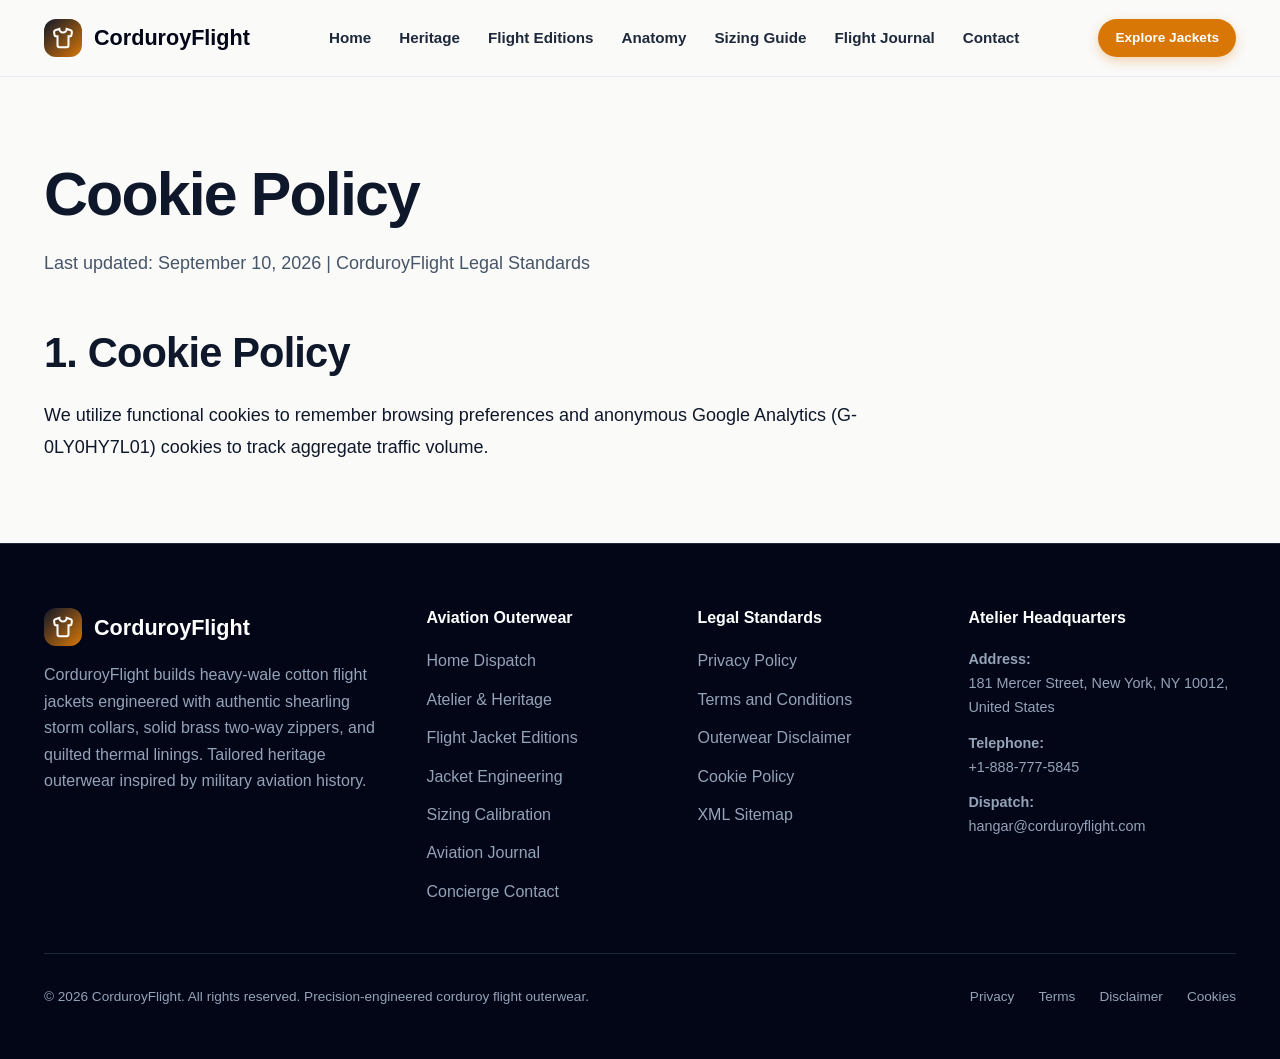
==== cookie-policy.html @ 1117a2c0 "Add files via upload" ====
<!DOCTYPE html>
<html lang="en">
<head>
  <meta charset="UTF-8">
  <meta name="viewport" content="width=device-width, initial-scale=1.0">
  <title>Cookie Policy | CorduroyFlight</title>
  <link rel="stylesheet" href="assets/css/style.css">
  <link rel="icon" href="favicon.ico">
  <!-- Google tag (gtag.js) -->
<script async src="https://www.googletagmanager.com/gtag/js?id=G-0LY0HY7L01"></script>
<script>
  window.dataLayer = window.dataLayer || [];
  function gtag(){dataLayer.push(arguments);}
  gtag('js', new Date());
  gtag('config', 'G-0LY0HY7L01');
</script>
</head>
<body>
<header class="site-header">
  <div class="reading-progress-bar"></div>
  <div class="container header-inner">
    <a href="index.php" class="site-logo">
      <div class="logo-symbol">
        <svg width="22" height="22" viewBox="0 0 24 24" fill="none" stroke="currentColor" stroke-width="2.2"><path d="M20.38 3.46 16 2a4 4 0 0 1-8 0L3.62 3.46a2 2 0 0 0-1.34 2.23l.58 3.47a1 1 0 0 0 .99.84H6v10c0 1.1.9 2 2 2h8a2 2 0 0 0 2-2V10h2.15a1 1 0 0 0 .99-.84l.58-3.47a2 2 0 0 0-1.34-2.23z"/></svg>
      </div>
      <span>CorduroyFlight</span>
    </a>
    <nav class="site-nav">
      <a href="index.php" class="nav-link ">Home</a>
      <a href="about.html" class="nav-link ">Heritage</a>
      <a href="index.php#editions" class="nav-link">Flight Editions</a>
      <a href="index.php#anatomy" class="nav-link">Anatomy</a>
      <a href="index.php#sizing" class="nav-link">Sizing Guide</a>
      <a href="blog.html" class="nav-link ">Flight Journal</a>
      <a href="contact.html" class="nav-link ">Contact</a>
    </nav>
    <div class="header-actions">
      <a href="index.php#editions" class="btn btn-primary btn-sm">Explore Jackets</a>
      <button class="mobile-toggle" aria-label="Toggle Menu">
        <svg width="24" height="24" viewBox="0 0 24 24" fill="none" stroke="currentColor" stroke-width="2"><line x1="3" y1="12" x2="21" y2="12"/><line x1="3" y1="6" x2="21" y2="6"/><line x1="3" y1="18" x2="21" y2="18"/></svg>
      </button>
    </div>
  </div>
</header>
<div class="drawer-backdrop"></div>
<div class="mobile-drawer">
  <div>
    <div style="display:flex;justify-content:space-between;align-items:center;margin-bottom:1.5rem;">
      <span style="font-weight:800;font-size:1.2rem;">CorduroyFlight</span>
      <button class="mobile-drawer-close" style="background:none;border:none;cursor:pointer;" aria-label="Close">
        <svg width="24" height="24" viewBox="0 0 24 24" fill="none" stroke="currentColor" stroke-width="2"><line x1="18" y1="6" x2="6" y2="18"/><line x1="6" y1="6" x2="18" y2="18"/></svg>
      </button>
    </div>
    <div style="display:flex;flex-direction:column;gap:1rem;">
      <a href="index.php" class="nav-link">Home</a>
      <a href="about.html" class="nav-link">Heritage & Atelier</a>
      <a href="index.php#editions" class="nav-link">Flight Editions</a>
      <a href="index.php#anatomy" class="nav-link">Jacket Anatomy</a>
      <a href="index.php#sizing" class="nav-link">Sizing Calibration</a>
      <a href="blog.html" class="nav-link">Flight Journal</a>
      <a href="contact.html" class="nav-link">Contact</a>
      <hr style="border:none;border-top:1px solid #e2e8f0;margin:0.5rem 0;">
      <a href="privacy-policy.html" style="font-size:0.85rem;color:#64748b;">Privacy Policy</a>
      <a href="terms-and-conditions.html" style="font-size:0.85rem;color:#64748b;">Terms of Service</a>
      <a href="disclaimer.html" style="font-size:0.85rem;color:#64748b;">Disclaimer</a>
      <a href="cookie-policy.html" style="font-size:0.85rem;color:#64748b;">Cookie Policy</a>
    </div>
  </div>
</div>
<main class="section">
  <div class="container">
    <div class="section-header text-left">
      <h1 class="section-title">Cookie Policy</h1>
      <p class="section-subtitle">Last updated: September 10, 2026 | CorduroyFlight Legal Standards</p>
    </div>
    <div class="article-content" style="max-width:880px;margin-left:0;">
      <h2>1. Cookie Policy</h2><p>We utilize functional cookies to remember browsing preferences and anonymous Google Analytics (G-0LY0HY7L01) cookies to track aggregate traffic volume.</p>
    </div>
  </div>
</main>
<footer class="site-footer">
  <div class="container">
    <div class="footer-grid">
      <div class="footer-brand">
        <a href="index.php" class="site-logo">
          <div class="logo-symbol">
            <svg width="22" height="22" viewBox="0 0 24 24" fill="none" stroke="currentColor" stroke-width="2.2"><path d="M20.38 3.46 16 2a4 4 0 0 1-8 0L3.62 3.46a2 2 0 0 0-1.34 2.23l.58 3.47a1 1 0 0 0 .99.84H6v10c0 1.1.9 2 2 2h8a2 2 0 0 0 2-2V10h2.15a1 1 0 0 0 .99-.84l.58-3.47a2 2 0 0 0-1.34-2.23z"/></svg>
          </div>
          <span>CorduroyFlight</span>
        </a>
        <p>CorduroyFlight builds heavy-wale cotton flight jackets engineered with authentic shearling storm collars, solid brass two-way zippers, and quilted thermal linings. Tailored heritage outerwear inspired by military aviation history.</p>
      </div>
      <div class="footer-col">
        <h4>Aviation Outerwear</h4>
        <ul class="footer-links">
          <li><a href="index.php">Home Dispatch</a></li>
          <li><a href="about.html">Atelier & Heritage</a></li>
          <li><a href="index.php#editions">Flight Jacket Editions</a></li>
          <li><a href="index.php#anatomy">Jacket Engineering</a></li>
          <li><a href="index.php#sizing">Sizing Calibration</a></li>
          <li><a href="blog.html">Aviation Journal</a></li>
          <li><a href="contact.html">Concierge Contact</a></li>
        </ul>
      </div>
      <div class="footer-col">
        <h4>Legal Standards</h4>
        <ul class="footer-links">
          <li><a href="privacy-policy.html">Privacy Policy</a></li>
          <li><a href="terms-and-conditions.html">Terms and Conditions</a></li>
          <li><a href="disclaimer.html">Outerwear Disclaimer</a></li>
          <li><a href="cookie-policy.html">Cookie Policy</a></li>
          <li><a href="sitemap.xml">XML Sitemap</a></li>
        </ul>
      </div>
      <div class="footer-col">
        <h4>Atelier Headquarters</h4>
        <div style="margin-bottom:0.75rem;font-size:0.9rem;">
          <strong>Address:</strong><br>
          181 Mercer Street, New York, NY 10012, United States
        </div>
        <div style="margin-bottom:0.75rem;font-size:0.9rem;">
          <strong>Telephone:</strong><br>
          +1-888-777-5845
        </div>
        <div style="font-size:0.9rem;">
          <strong>Dispatch:</strong><br>
          hangar@corduroyflight.com
        </div>
      </div>
    </div>
    <div class="footer-bottom">
      <p>&copy; 2026 CorduroyFlight. All rights reserved. Precision-engineered corduroy flight outerwear.</p>
      <div style="display:flex;gap:1.5rem;">
        <a href="privacy-policy.html">Privacy</a>
        <a href="terms-and-conditions.html">Terms</a>
        <a href="disclaimer.html">Disclaimer</a>
        <a href="cookie-policy.html">Cookies</a>
      </div>
    </div>
  </div>
</footer>
<script src="assets/js/main.js"></script>
</body>
</html>
---- assets/css/style.css ----
/* CorduroyFlight Master Stylesheet v3.5 */
:root {
  --font-primary: 'Plus Jakarta Sans', -apple-system, BlinkMacSystemFont, sans-serif;
  --font-body: 'Inter', -apple-system, BlinkMacSystemFont, sans-serif;
  --font-mono: 'Space Grotesk', ui-monospace, monospace;
  --color-carbon-950: #020617;
  --color-carbon-900: #0f172a;
  --color-carbon-800: #1e293b;
  --color-slate-600: #475569;
  --color-slate-400: #94a3b8;
  --color-slate-200: #e2e8f0;
  --color-slate-100: #f1f5f9;
  --color-sherpa: #fafaf9;
  --color-amber: #d97706;
  --color-amber-hover: #b45309;
  --color-amber-light: #fef3c7;
  --color-brass: #b45309;
  --color-white: #ffffff;
  --radius-sm: 6px;
  --radius-md: 12px;
  --radius-lg: 18px;
  --radius-xl: 24px;
  --radius-full: 9999px;
  --shadow-sm: 0 1px 3px rgba(0,0,0,0.08);
  --shadow-md: 0 4px 10px rgba(0,0,0,0.08);
  --shadow-lg: 0 12px 24px rgba(0,0,0,0.12);
  --shadow-xl: 0 20px 35px rgba(0,0,0,0.18);
  --container-max: 1240px;
  --header-height: 76px;
}
*, *::before, *::after { box-sizing: border-box; margin: 0; padding: 0; }
html { scroll-behavior: smooth; font-size: 16px; }
body { font-family: var(--font-body); color: var(--color-carbon-900); background: var(--color-sherpa); line-height: 1.65; overflow-x: hidden; }
img { max-width: 100%; height: auto; display: block; }
a { color: inherit; text-decoration: none; transition: all 0.2s ease; }
h1,h2,h3,h4,h5,h6 { font-family: var(--font-primary); font-weight: 700; line-height: 1.25; color: var(--color-carbon-900); }
h1 { font-size: clamp(2.3rem, 5vw, 3.8rem); font-weight: 800; letter-spacing: -0.03em; }
h2 { font-size: clamp(1.85rem, 3.5vw, 2.6rem); letter-spacing: -0.02em; }
h3 { font-size: 1.35rem; }
p { margin-bottom: 1.15rem; }
p:last-child { margin-bottom: 0; }
.container { width: 100%; max-width: var(--container-max); margin: 0 auto; padding: 0 1.5rem; }
.section { padding: 5rem 0; position: relative; }
.section-alt { background: var(--color-white); border-top: 1px solid var(--color-slate-200); border-bottom: 1px solid var(--color-slate-200); }
.section-dark { background: var(--color-carbon-950); color: var(--color-slate-200); }
.section-dark h2, .section-dark h3 { color: var(--color-white); }
.section-dark p { color: var(--color-slate-400); }
.section-header { text-align: center; max-width: 760px; margin: 0 auto 3rem auto; }
.section-header.text-left { text-align: left; margin-left: 0; }
.section-kicker { display: inline-flex; align-items: center; gap: 0.5rem; padding: 0.35rem 0.95rem; background: var(--color-amber-light); color: var(--color-amber-hover); font-family: var(--font-mono); font-size: 0.8rem; font-weight: 700; text-transform: uppercase; letter-spacing: 0.08em; border-radius: var(--radius-full); margin-bottom: 1rem; border: 1px solid #fde68a; }
.section-title { margin-bottom: 1rem; }
.section-subtitle { font-size: 1.125rem; color: var(--color-slate-600); }
.reading-progress-bar { position: fixed; top: 0; left: 0; height: 3px; background: linear-gradient(90deg, var(--color-amber), #ea580c); width: 0%; z-index: 9999; }
.site-header { position: sticky; top: 0; z-index: 1000; background: rgba(250, 250, 249, 0.94); backdrop-filter: blur(12px); border-bottom: 1px solid rgba(226, 232, 240, 0.8); }
.header-inner { height: var(--header-height); display: flex; align-items: center; justify-content: space-between; }
.site-logo { display: flex; align-items: center; gap: 0.75rem; font-family: var(--font-primary); font-weight: 800; font-size: 1.35rem; color: var(--color-carbon-950); }
.logo-symbol { width: 38px; height: 38px; background: linear-gradient(135deg, var(--color-carbon-900), var(--color-amber)); color: var(--color-white); border-radius: var(--radius-md); display: flex; align-items: center; justify-content: center; }
.site-nav { display: flex; align-items: center; gap: 1.75rem; }
.nav-link { font-weight: 600; font-size: 0.95rem; color: var(--color-carbon-800); }
.nav-link:hover, .nav-link.active { color: var(--color-amber); }
.header-actions { display: flex; align-items: center; gap: 1rem; }
.mobile-toggle { display: none; background: none; border: none; cursor: pointer; padding: 0.5rem; }
.mobile-drawer { position: fixed; top: 0; right: -100%; width: 320px; max-width: 85vw; height: 100vh; background: var(--color-white); z-index: 1050; padding: 2rem 1.5rem; display: flex; flex-direction: column; justify-content: space-between; transition: right 0.35s ease; overflow-y: auto; }
.mobile-drawer.open { right: 0; }
.drawer-backdrop { position: fixed; inset: 0; background: rgba(15, 23, 42, 0.5); backdrop-filter: blur(4px); z-index: 1040; opacity: 0; pointer-events: none; transition: opacity 0.3s ease; }
.drawer-backdrop.open { opacity: 1; pointer-events: auto; }
.btn { display: inline-flex; align-items: center; justify-content: center; gap: 0.5rem; font-family: var(--font-primary); font-weight: 700; font-size: 0.95rem; padding: 0.75rem 1.5rem; border-radius: var(--radius-full); cursor: pointer; transition: all 0.25s ease; border: 1px solid transparent; }
.btn-primary { background: var(--color-amber); color: var(--color-white); box-shadow: 0 4px 12px rgba(217, 119, 6, 0.3); }
.btn-primary:hover { background: var(--color-amber-hover); transform: translateY(-1px); }
.btn-secondary { background: var(--color-slate-100); color: var(--color-carbon-900); border-color: var(--color-slate-200); }
.btn-secondary:hover { background: var(--color-slate-200); }
.btn-outline { background: transparent; color: var(--color-amber); border-color: var(--color-amber); }
.btn-outline:hover { background: var(--color-amber-light); }
.btn-lg { padding: 0.95rem 2rem; font-size: 1.05rem; }
.btn-sm { padding: 0.45rem 1rem; font-size: 0.85rem; }
.hero-section { padding: 4.5rem 0 5.5rem 0; background: radial-gradient(circle at top right, rgba(217, 119, 6, 0.08), transparent 60%), var(--color-sherpa); }
.hero-grid { display: grid; grid-template-columns: 1.15fr 0.85fr; gap: 3.5rem; align-items: center; }
.hero-title { margin-bottom: 1.25rem; }
.hero-title span.text-highlight { color: var(--color-amber); }
.hero-desc { font-size: 1.15rem; color: var(--color-slate-600); margin-bottom: 2rem; }
.hero-actions { display: flex; gap: 1rem; flex-wrap: wrap; margin-bottom: 2.5rem; }
.hero-stats { display: grid; grid-template-columns: repeat(3, 1fr); gap: 1.5rem; padding-top: 2rem; border-top: 1px solid var(--color-slate-200); }
.stat-item .stat-num { font-size: 1.9rem; font-weight: 800; color: var(--color-carbon-950); }
.stat-item .stat-num span { color: var(--color-amber); }
.stat-item .stat-label { font-size: 0.85rem; color: var(--color-slate-600); }
.hero-image-wrapper { position: relative; border-radius: var(--radius-xl); overflow: hidden; box-shadow: var(--shadow-xl); }
.hero-image-wrapper img { width: 100%; height: 520px; object-fit: cover; }
.anatomy-grid { display: grid; grid-template-columns: repeat(3, 1fr); gap: 2rem; }
.anatomy-card { background: var(--color-white); border-radius: var(--radius-lg); padding: 2rem; border: 1px solid var(--color-slate-200); box-shadow: var(--shadow-sm); position: relative; }
.anatomy-card:hover { transform: translateY(-4px); box-shadow: var(--shadow-lg); border-color: var(--color-amber); }
.anatomy-number { position: absolute; top: 1.5rem; right: 1.5rem; font-family: var(--font-mono); font-size: 1.5rem; font-weight: 800; color: var(--color-slate-200); }
.collections-grid { display: grid; grid-template-columns: repeat(4, 1fr); gap: 1.75rem; }
.collection-card { background: var(--color-white); border-radius: var(--radius-lg); overflow: hidden; border: 1px solid var(--color-slate-200); box-shadow: var(--shadow-sm); display: flex; flex-direction: column; transition: all 0.3s ease; }
.collection-card:hover { transform: translateY(-6px); box-shadow: var(--shadow-xl); border-color: var(--color-amber); }
.card-image-wrap { aspect-ratio: 4/3; overflow: hidden; position: relative; }
.card-image-wrap img { width: 100%; height: 100%; object-fit: cover; }
.card-badge { position: absolute; top: 1rem; left: 1rem; background: var(--color-carbon-900); color: var(--color-white); padding: 0.25rem 0.75rem; border-radius: var(--radius-full); font-size: 0.75rem; font-weight: 700; text-transform: uppercase; }
.card-body { padding: 1.5rem; display: flex; flex-direction: column; flex-grow: 1; }
.card-footer { display: flex; justify-content: space-between; align-items: center; padding-top: 1rem; border-top: 1px solid var(--color-slate-100); margin-top: auto; }
.matrix-container { background: var(--color-white); border-radius: var(--radius-xl); padding: 2rem; border: 1px solid var(--color-slate-200); overflow-x: auto; }
.matrix-table, .sizing-table { width: 100%; border-collapse: collapse; min-width: 600px; }
.matrix-table th, .matrix-table td, .sizing-table th, .sizing-table td { padding: 1.1rem 1.4rem; text-align: left; }
.matrix-table th, .sizing-table th { background: var(--color-slate-100); font-weight: 700; }
.matrix-table tr:not(:last-child) td, .sizing-table tr:not(:last-child) td { border-bottom: 1px solid var(--color-slate-100); }
.telemetry-grid { display: grid; grid-template-columns: repeat(4, 1fr); gap: 1.5rem; }
.telemetry-card { background: rgba(255,255,255,0.05); border: 1px solid rgba(255,255,255,0.1); padding: 2rem 1.5rem; border-radius: var(--radius-lg); }
.telemetry-metric { font-family: var(--font-mono); font-size: 2.2rem; font-weight: 800; color: var(--color-amber); margin-bottom: 0.5rem; }
.reviews-grid { display: grid; grid-template-columns: repeat(3, 1fr); gap: 2rem; }
.review-card { background: var(--color-white); border-radius: var(--radius-lg); padding: 2rem; border: 1px solid var(--color-slate-200); display: flex; flex-direction: column; justify-content: space-between; }
.stars { color: #f59e0b; margin-bottom: 1rem; }
.blog-grid { display: grid; grid-template-columns: repeat(3, 1fr); gap: 2rem; }
.blog-card { background: var(--color-white); border-radius: var(--radius-lg); overflow: hidden; border: 1px solid var(--color-slate-200); display: flex; flex-direction: column; }
.blog-card:hover { transform: translateY(-5px); box-shadow: var(--shadow-lg); border-color: var(--color-amber); }
.blog-card-media { aspect-ratio: 16/9; overflow: hidden; }
.blog-card-media img { width: 100%; height: 100%; object-fit: cover; }
.blog-card-body { padding: 1.75rem; display: flex; flex-direction: column; flex-grow: 1; }
.faq-list { max-width: 820px; margin: 0 auto; display: flex; flex-direction: column; gap: 1rem; }
.faq-item { background: var(--color-white); border: 1px solid var(--color-slate-200); border-radius: var(--radius-md); overflow: hidden; }
.faq-question { width: 100%; padding: 1.35rem 1.75rem; display: flex; justify-content: space-between; align-items: center; background: none; border: none; cursor: pointer; text-align: left; font-family: var(--font-primary); font-size: 1.1rem; font-weight: 700; color: var(--color-carbon-900); }
.faq-answer { max-height: 0; overflow: hidden; transition: max-height 0.3s ease, padding 0.3s ease; padding: 0 1.75rem; color: var(--color-slate-600); }
.faq-item.active .faq-answer { max-height: 400px; padding-bottom: 1.5rem; }
.cta-banner { background: linear-gradient(135deg, var(--color-carbon-950), var(--color-carbon-900)); border-radius: var(--radius-xl); padding: 4rem 2.5rem; text-align: center; color: var(--color-white); }
.cta-banner h2 { color: var(--color-white); margin-bottom: 1rem; }
.cta-form { display: flex; max-width: 500px; margin: 1.5rem auto 0 auto; gap: 0.5rem; }
.cta-input { flex-grow: 1; padding: 0.8rem 1.25rem; border-radius: var(--radius-full); border: 1px solid rgba(255,255,255,0.2); background: rgba(255,255,255,0.1); color: var(--color-white); }
.site-footer { background: var(--color-carbon-950); color: var(--color-slate-400); padding: 4rem 0 2rem 0; border-top: 1px solid var(--color-carbon-800); }
.footer-grid { display: grid; grid-template-columns: 1.5fr 1fr 1fr 1.2fr; gap: 3rem; margin-bottom: 3rem; }
.footer-brand .site-logo { color: var(--color-white); margin-bottom: 1rem; }
.footer-col h4 { color: var(--color-white); margin-bottom: 1.25rem; }
.footer-links { list-style: none; display: flex; flex-direction: column; gap: 0.75rem; }
.footer-links a:hover { color: var(--color-amber); }
.footer-bottom { padding-top: 2rem; border-top: 1px solid var(--color-carbon-800); display: flex; justify-content: space-between; flex-wrap: wrap; gap: 1rem; font-size: 0.85rem; }
.article-header { padding: 3rem 0 1.5rem 0; text-align: center; max-width: 860px; margin: 0 auto; }
.article-hero-media { max-width: 980px; margin: 0 auto 2.5rem auto; border-radius: var(--radius-xl); overflow: hidden; box-shadow: var(--shadow-lg); }
.article-content { max-width: 780px; margin: 0 auto; font-size: 1.125rem; line-height: 1.8; color: var(--color-carbon-900); }
.article-content h2 { margin-top: 2.75rem; margin-bottom: 1.25rem; }
.article-content h3 { margin-top: 2rem; margin-bottom: 1rem; }
.article-content ul, .article-content ol { margin-bottom: 1.5rem; padding-left: 1.5rem; }
.article-toc { background: var(--color-white); border: 1px solid var(--color-slate-200); border-radius: var(--radius-lg); padding: 1.75rem; margin: 2rem 0; }
.callout-box { background: var(--color-amber-light); border-left: 4px solid var(--color-amber); padding: 1.5rem; border-radius: 0 var(--radius-md) var(--radius-md) 0; margin: 2rem 0; }
.author-box { background: var(--color-white); border: 1px solid var(--color-slate-200); border-radius: var(--radius-lg); padding: 2rem; margin-top: 3.5rem; display: flex; align-items: center; gap: 1.5rem; }
.author-avatar { width: 72px; height: 72px; border-radius: var(--radius-full); background: var(--color-amber); color: var(--color-white); display: flex; align-items: center; justify-content: center; font-size: 1.5rem; font-weight: 800; flex-shrink: 0; }
@media (max-width: 1024px) {
  .hero-grid { grid-template-columns: 1fr; }
  .collections-grid, .telemetry-grid { grid-template-columns: repeat(2, 1fr); }
  .anatomy-grid, .reviews-grid, .blog-grid, .footer-grid { grid-template-columns: repeat(2, 1fr); }
}
@media (max-width: 768px) {
  .site-nav, .header-actions .btn { display: none; }
  .mobile-toggle { display: block; }
  .hero-image-wrapper img { height: 380px; }
  .anatomy-grid, .collections-grid, .telemetry-grid, .reviews-grid, .blog-grid, .footer-grid, .hero-stats { grid-template-columns: 1fr; }
  .cta-form { flex-direction: column; }
}
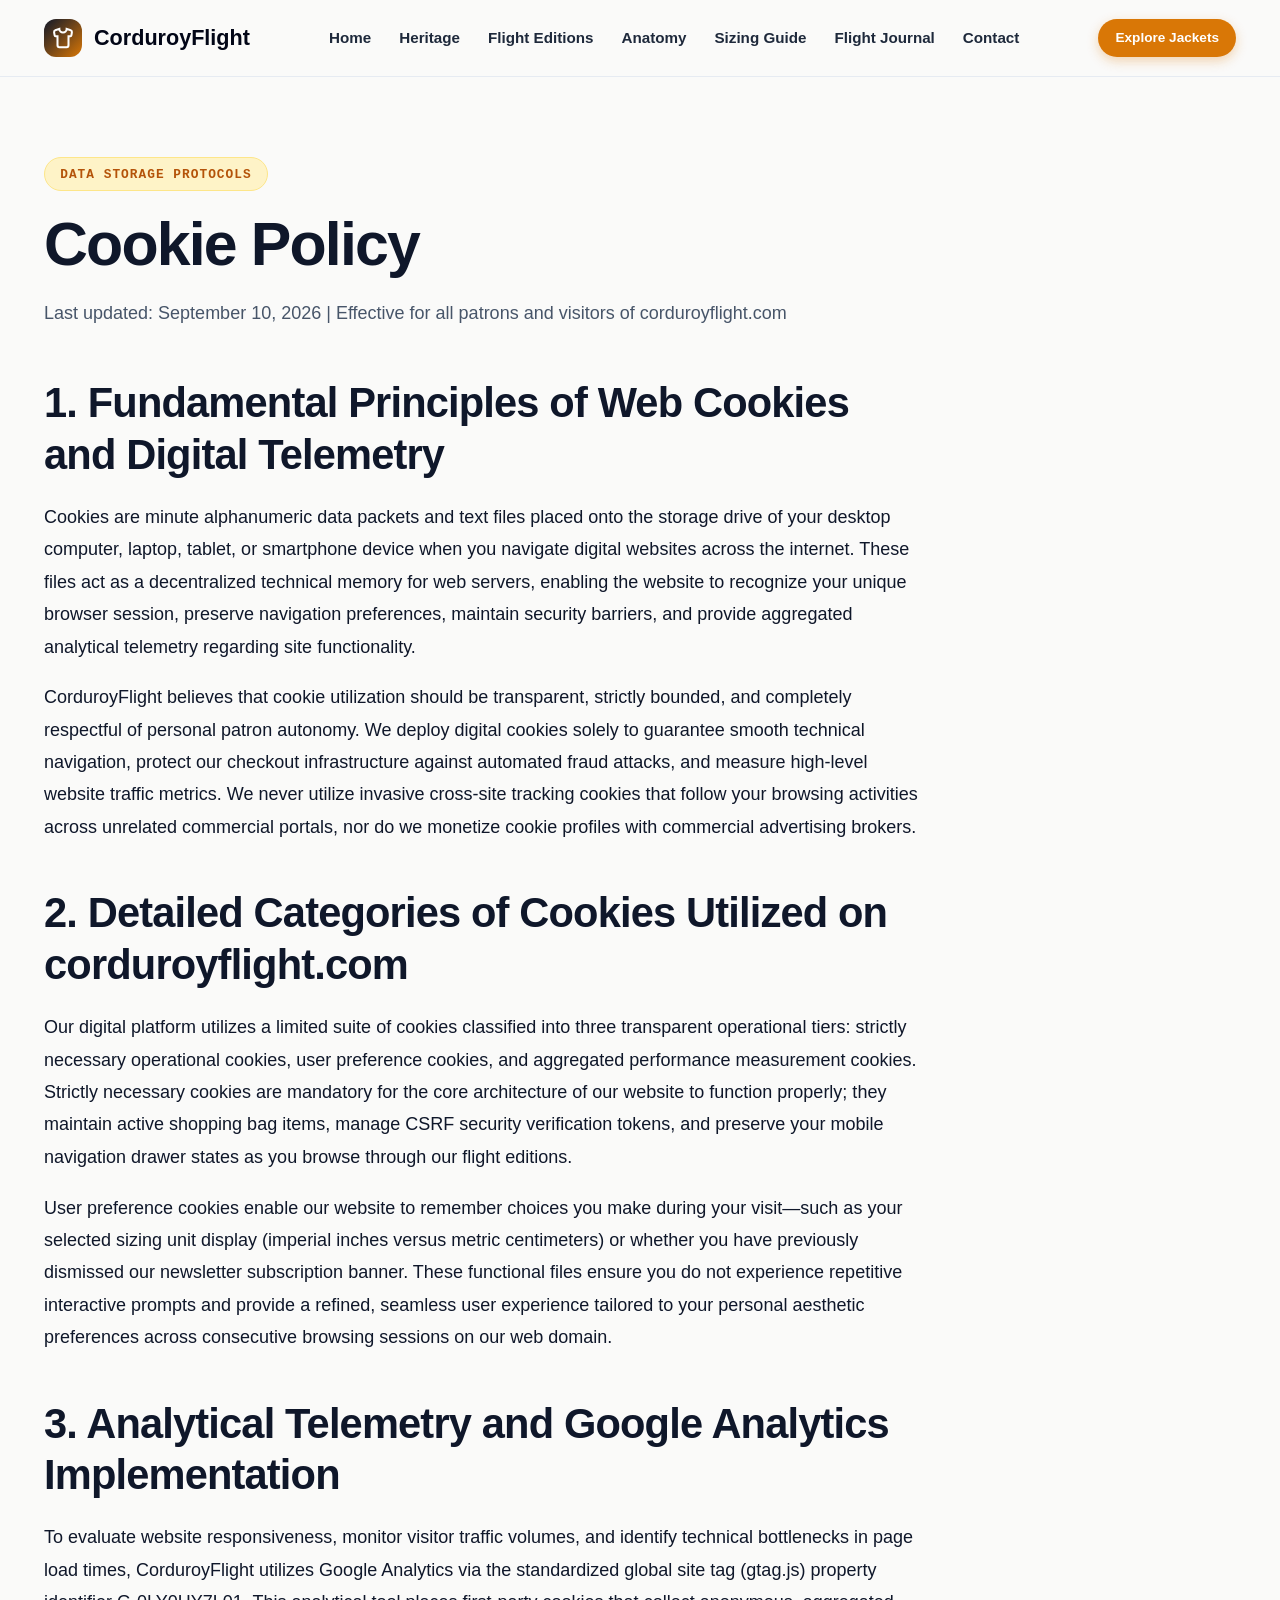
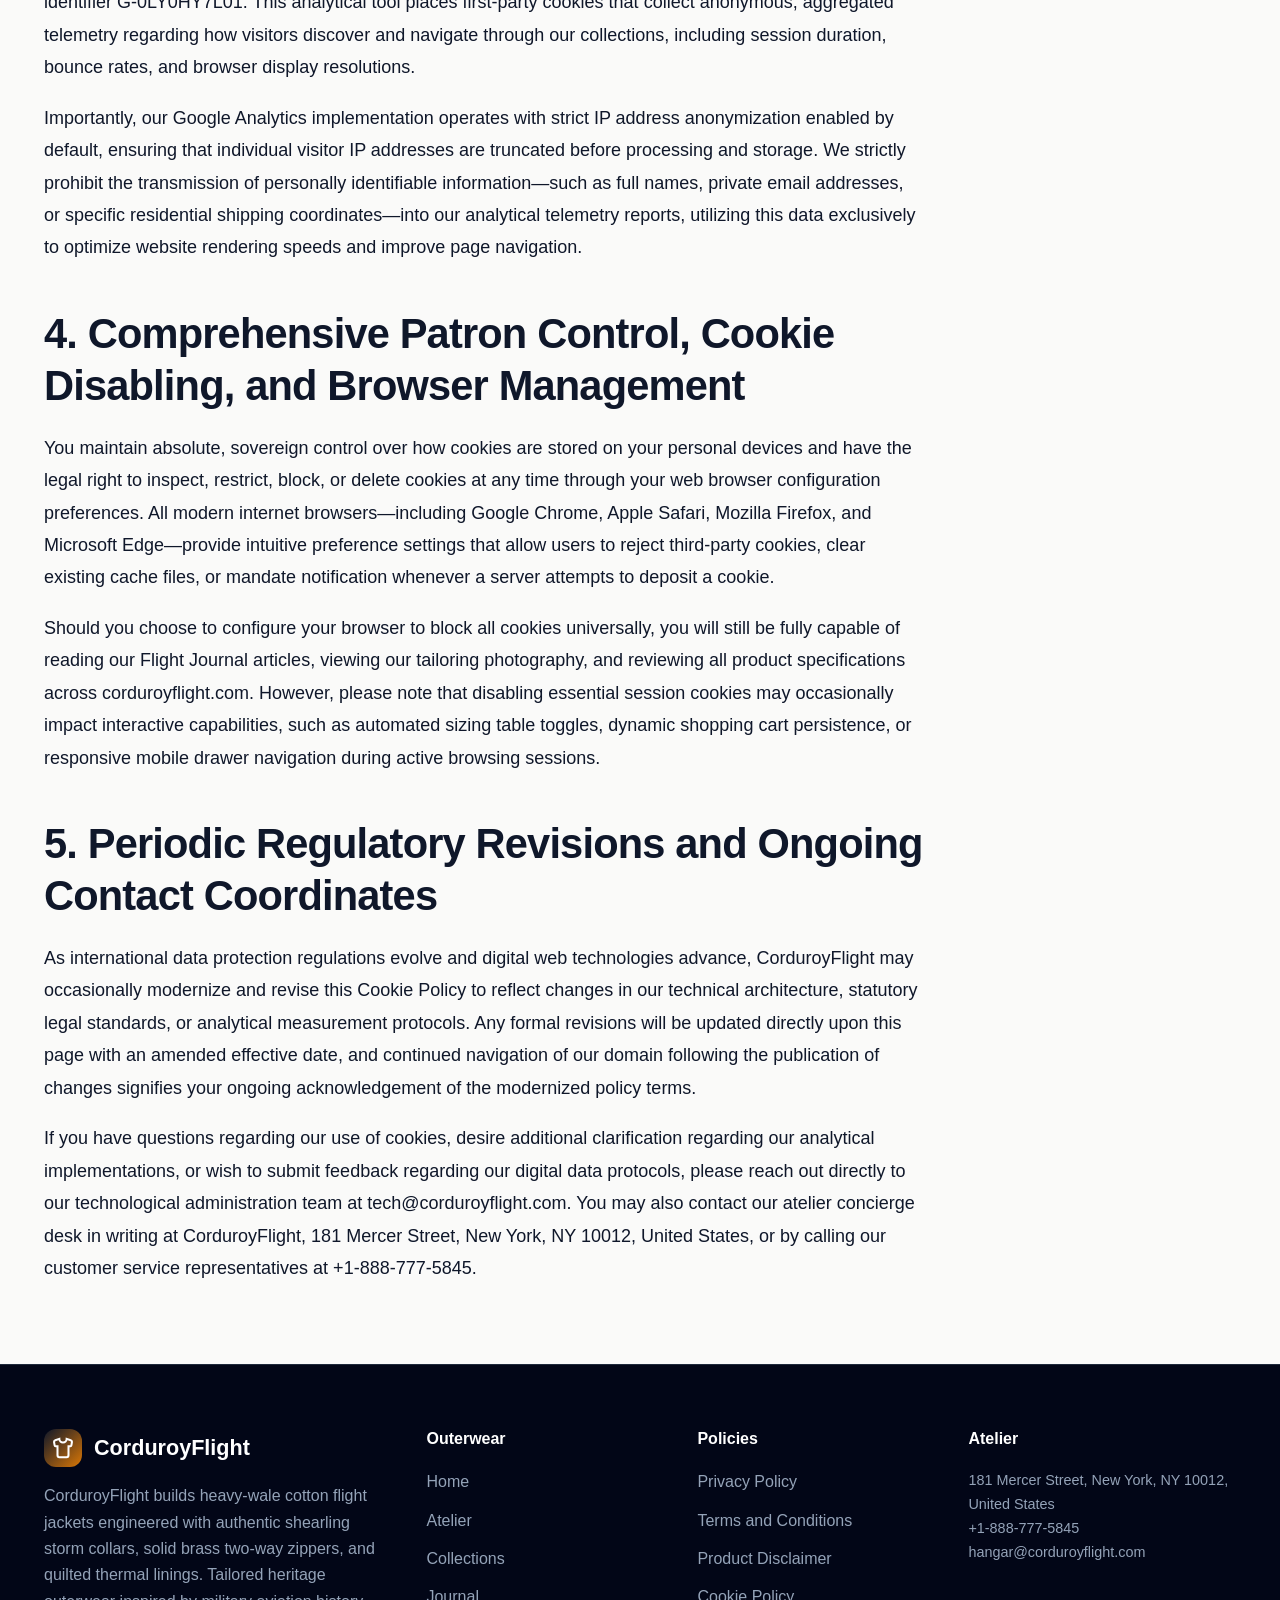
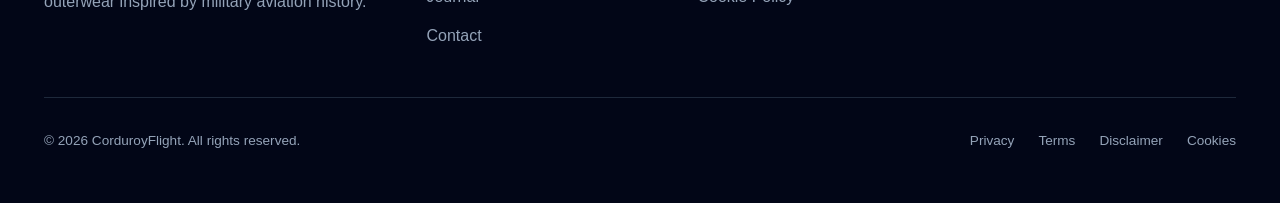
==== commit 818b8c0f: "Add files via upload" ====
--- a/cookie-policy.html
+++ b/cookie-policy.html
@@ -3,7 +3,8 @@
 <head>
   <meta charset="UTF-8">
   <meta name="viewport" content="width=device-width, initial-scale=1.0">
-  <title>Cookie Policy | CorduroyFlight</title>
+  <title>Cookie Policy | CorduroyFlight Legal Standards</title>
+  <meta name="description" content="Cookie Policy for CorduroyFlight. Read our complete policies governing customer privacy, service terms, and outerwear care.">
   <link rel="stylesheet" href="assets/css/style.css">
   <link rel="icon" href="favicon.ico">
   <!-- Google tag (gtag.js) -->
@@ -26,55 +27,48 @@
       <span>CorduroyFlight</span>
     </a>
     <nav class="site-nav">
-      <a href="index.php" class="nav-link ">Home</a>
-      <a href="about.html" class="nav-link ">Heritage</a>
+      <a href="index.php" class="nav-link">Home</a>
+      <a href="about.html" class="nav-link">Heritage</a>
       <a href="index.php#editions" class="nav-link">Flight Editions</a>
       <a href="index.php#anatomy" class="nav-link">Anatomy</a>
       <a href="index.php#sizing" class="nav-link">Sizing Guide</a>
-      <a href="blog.html" class="nav-link ">Flight Journal</a>
-      <a href="contact.html" class="nav-link ">Contact</a>
+      <a href="blog.html" class="nav-link">Flight Journal</a>
+      <a href="contact.html" class="nav-link">Contact</a>
     </nav>
     <div class="header-actions">
       <a href="index.php#editions" class="btn btn-primary btn-sm">Explore Jackets</a>
-      <button class="mobile-toggle" aria-label="Toggle Menu">
-        <svg width="24" height="24" viewBox="0 0 24 24" fill="none" stroke="currentColor" stroke-width="2"><line x1="3" y1="12" x2="21" y2="12"/><line x1="3" y1="6" x2="21" y2="6"/><line x1="3" y1="18" x2="21" y2="18"/></svg>
-      </button>
     </div>
   </div>
 </header>
-<div class="drawer-backdrop"></div>
-<div class="mobile-drawer">
-  <div>
-    <div style="display:flex;justify-content:space-between;align-items:center;margin-bottom:1.5rem;">
-      <span style="font-weight:800;font-size:1.2rem;">CorduroyFlight</span>
-      <button class="mobile-drawer-close" style="background:none;border:none;cursor:pointer;" aria-label="Close">
-        <svg width="24" height="24" viewBox="0 0 24 24" fill="none" stroke="currentColor" stroke-width="2"><line x1="18" y1="6" x2="6" y2="18"/><line x1="6" y1="6" x2="18" y2="18"/></svg>
-      </button>
-    </div>
-    <div style="display:flex;flex-direction:column;gap:1rem;">
-      <a href="index.php" class="nav-link">Home</a>
-      <a href="about.html" class="nav-link">Heritage & Atelier</a>
-      <a href="index.php#editions" class="nav-link">Flight Editions</a>
-      <a href="index.php#anatomy" class="nav-link">Jacket Anatomy</a>
-      <a href="index.php#sizing" class="nav-link">Sizing Calibration</a>
-      <a href="blog.html" class="nav-link">Flight Journal</a>
-      <a href="contact.html" class="nav-link">Contact</a>
-      <hr style="border:none;border-top:1px solid #e2e8f0;margin:0.5rem 0;">
-      <a href="privacy-policy.html" style="font-size:0.85rem;color:#64748b;">Privacy Policy</a>
-      <a href="terms-and-conditions.html" style="font-size:0.85rem;color:#64748b;">Terms of Service</a>
-      <a href="disclaimer.html" style="font-size:0.85rem;color:#64748b;">Disclaimer</a>
-      <a href="cookie-policy.html" style="font-size:0.85rem;color:#64748b;">Cookie Policy</a>
-    </div>
-  </div>
-</div>
 <main class="section">
   <div class="container">
     <div class="section-header text-left">
+      <div class="section-kicker">Data Storage Protocols</div>
       <h1 class="section-title">Cookie Policy</h1>
-      <p class="section-subtitle">Last updated: September 10, 2026 | CorduroyFlight Legal Standards</p>
+      <p class="section-subtitle">Last updated: September 10, 2026 | Effective for all patrons and visitors of corduroyflight.com</p>
     </div>
     <div class="article-content" style="max-width:880px;margin-left:0;">
-      <h2>1. Cookie Policy</h2><p>We utilize functional cookies to remember browsing preferences and anonymous Google Analytics (G-0LY0HY7L01) cookies to track aggregate traffic volume.</p>
+      
+<h2>1. Fundamental Principles of Web Cookies and Digital Telemetry</h2>
+<p>Cookies are minute alphanumeric data packets and text files placed onto the storage drive of your desktop computer, laptop, tablet, or smartphone device when you navigate digital websites across the internet. These files act as a decentralized technical memory for web servers, enabling the website to recognize your unique browser session, preserve navigation preferences, maintain security barriers, and provide aggregated analytical telemetry regarding site functionality.</p>
+<p>CorduroyFlight believes that cookie utilization should be transparent, strictly bounded, and completely respectful of personal patron autonomy. We deploy digital cookies solely to guarantee smooth technical navigation, protect our checkout infrastructure against automated fraud attacks, and measure high-level website traffic metrics. We never utilize invasive cross-site tracking cookies that follow your browsing activities across unrelated commercial portals, nor do we monetize cookie profiles with commercial advertising brokers.</p>
+
+<h2>2. Detailed Categories of Cookies Utilized on corduroyflight.com</h2>
+<p>Our digital platform utilizes a limited suite of cookies classified into three transparent operational tiers: strictly necessary operational cookies, user preference cookies, and aggregated performance measurement cookies. Strictly necessary cookies are mandatory for the core architecture of our website to function properly; they maintain active shopping bag items, manage CSRF security verification tokens, and preserve your mobile navigation drawer states as you browse through our flight editions.</p>
+<p>User preference cookies enable our website to remember choices you make during your visit—such as your selected sizing unit display (imperial inches versus metric centimeters) or whether you have previously dismissed our newsletter subscription banner. These functional files ensure you do not experience repetitive interactive prompts and provide a refined, seamless user experience tailored to your personal aesthetic preferences across consecutive browsing sessions on our web domain.</p>
+
+<h2>3. Analytical Telemetry and Google Analytics Implementation</h2>
+<p>To evaluate website responsiveness, monitor visitor traffic volumes, and identify technical bottlenecks in page load times, CorduroyFlight utilizes Google Analytics via the standardized global site tag (gtag.js) property identifier G-0LY0HY7L01. This analytical tool places first-party cookies that collect anonymous, aggregated telemetry regarding how visitors discover and navigate through our collections, including session duration, bounce rates, and browser display resolutions.</p>
+<p>Importantly, our Google Analytics implementation operates with strict IP address anonymization enabled by default, ensuring that individual visitor IP addresses are truncated before processing and storage. We strictly prohibit the transmission of personally identifiable information—such as full names, private email addresses, or specific residential shipping coordinates—into our analytical telemetry reports, utilizing this data exclusively to optimize website rendering speeds and improve page navigation.</p>
+
+<h2>4. Comprehensive Patron Control, Cookie Disabling, and Browser Management</h2>
+<p>You maintain absolute, sovereign control over how cookies are stored on your personal devices and have the legal right to inspect, restrict, block, or delete cookies at any time through your web browser configuration preferences. All modern internet browsers—including Google Chrome, Apple Safari, Mozilla Firefox, and Microsoft Edge—provide intuitive preference settings that allow users to reject third-party cookies, clear existing cache files, or mandate notification whenever a server attempts to deposit a cookie.</p>
+<p>Should you choose to configure your browser to block all cookies universally, you will still be fully capable of reading our Flight Journal articles, viewing our tailoring photography, and reviewing all product specifications across corduroyflight.com. However, please note that disabling essential session cookies may occasionally impact interactive capabilities, such as automated sizing table toggles, dynamic shopping cart persistence, or responsive mobile drawer navigation during active browsing sessions.</p>
+
+<h2>5. Periodic Regulatory Revisions and Ongoing Contact Coordinates</h2>
+<p>As international data protection regulations evolve and digital web technologies advance, CorduroyFlight may occasionally modernize and revise this Cookie Policy to reflect changes in our technical architecture, statutory legal standards, or analytical measurement protocols. Any formal revisions will be updated directly upon this page with an amended effective date, and continued navigation of our domain following the publication of changes signifies your ongoing acknowledgement of the modernized policy terms.</p>
+<p>If you have questions regarding our use of cookies, desire additional clarification regarding our analytical implementations, or wish to submit feedback regarding our digital data protocols, please reach out directly to our technological administration team at tech@corduroyflight.com. You may also contact our atelier concierge desk in writing at CorduroyFlight, 181 Mercer Street, New York, NY 10012, United States, or by calling our customer service representatives at +1-888-777-5845.</p>
+
     </div>
   </div>
 </main>
@@ -91,45 +85,31 @@
         <p>CorduroyFlight builds heavy-wale cotton flight jackets engineered with authentic shearling storm collars, solid brass two-way zippers, and quilted thermal linings. Tailored heritage outerwear inspired by military aviation history.</p>
       </div>
       <div class="footer-col">
-        <h4>Aviation Outerwear</h4>
+        <h4>Outerwear</h4>
         <ul class="footer-links">
-          <li><a href="index.php">Home Dispatch</a></li>
-          <li><a href="about.html">Atelier & Heritage</a></li>
-          <li><a href="index.php#editions">Flight Jacket Editions</a></li>
-          <li><a href="index.php#anatomy">Jacket Engineering</a></li>
-          <li><a href="index.php#sizing">Sizing Calibration</a></li>
-          <li><a href="blog.html">Aviation Journal</a></li>
-          <li><a href="contact.html">Concierge Contact</a></li>
+          <li><a href="index.php">Home</a></li>
+          <li><a href="about.html">Atelier</a></li>
+          <li><a href="index.php#editions">Collections</a></li>
+          <li><a href="blog.html">Journal</a></li>
+          <li><a href="contact.html">Contact</a></li>
         </ul>
       </div>
       <div class="footer-col">
-        <h4>Legal Standards</h4>
+        <h4>Policies</h4>
         <ul class="footer-links">
           <li><a href="privacy-policy.html">Privacy Policy</a></li>
           <li><a href="terms-and-conditions.html">Terms and Conditions</a></li>
-          <li><a href="disclaimer.html">Outerwear Disclaimer</a></li>
+          <li><a href="disclaimer.html">Product Disclaimer</a></li>
           <li><a href="cookie-policy.html">Cookie Policy</a></li>
-          <li><a href="sitemap.xml">XML Sitemap</a></li>
         </ul>
       </div>
       <div class="footer-col">
-        <h4>Atelier Headquarters</h4>
-        <div style="margin-bottom:0.75rem;font-size:0.9rem;">
-          <strong>Address:</strong><br>
-          181 Mercer Street, New York, NY 10012, United States
-        </div>
-        <div style="margin-bottom:0.75rem;font-size:0.9rem;">
-          <strong>Telephone:</strong><br>
-          +1-888-777-5845
-        </div>
-        <div style="font-size:0.9rem;">
-          <strong>Dispatch:</strong><br>
-          hangar@corduroyflight.com
-        </div>
+        <h4>Atelier</h4>
+        <p style="font-size:0.9rem;">181 Mercer Street, New York, NY 10012, United States<br>+1-888-777-5845<br>hangar@corduroyflight.com</p>
       </div>
     </div>
     <div class="footer-bottom">
-      <p>&copy; 2026 CorduroyFlight. All rights reserved. Precision-engineered corduroy flight outerwear.</p>
+      <p>&copy; 2026 CorduroyFlight. All rights reserved.</p>
       <div style="display:flex;gap:1.5rem;">
         <a href="privacy-policy.html">Privacy</a>
         <a href="terms-and-conditions.html">Terms</a>
@@ -139,6 +119,5 @@
     </div>
   </div>
 </footer>
-<script src="assets/js/main.js"></script>
 </body>
 </html>
